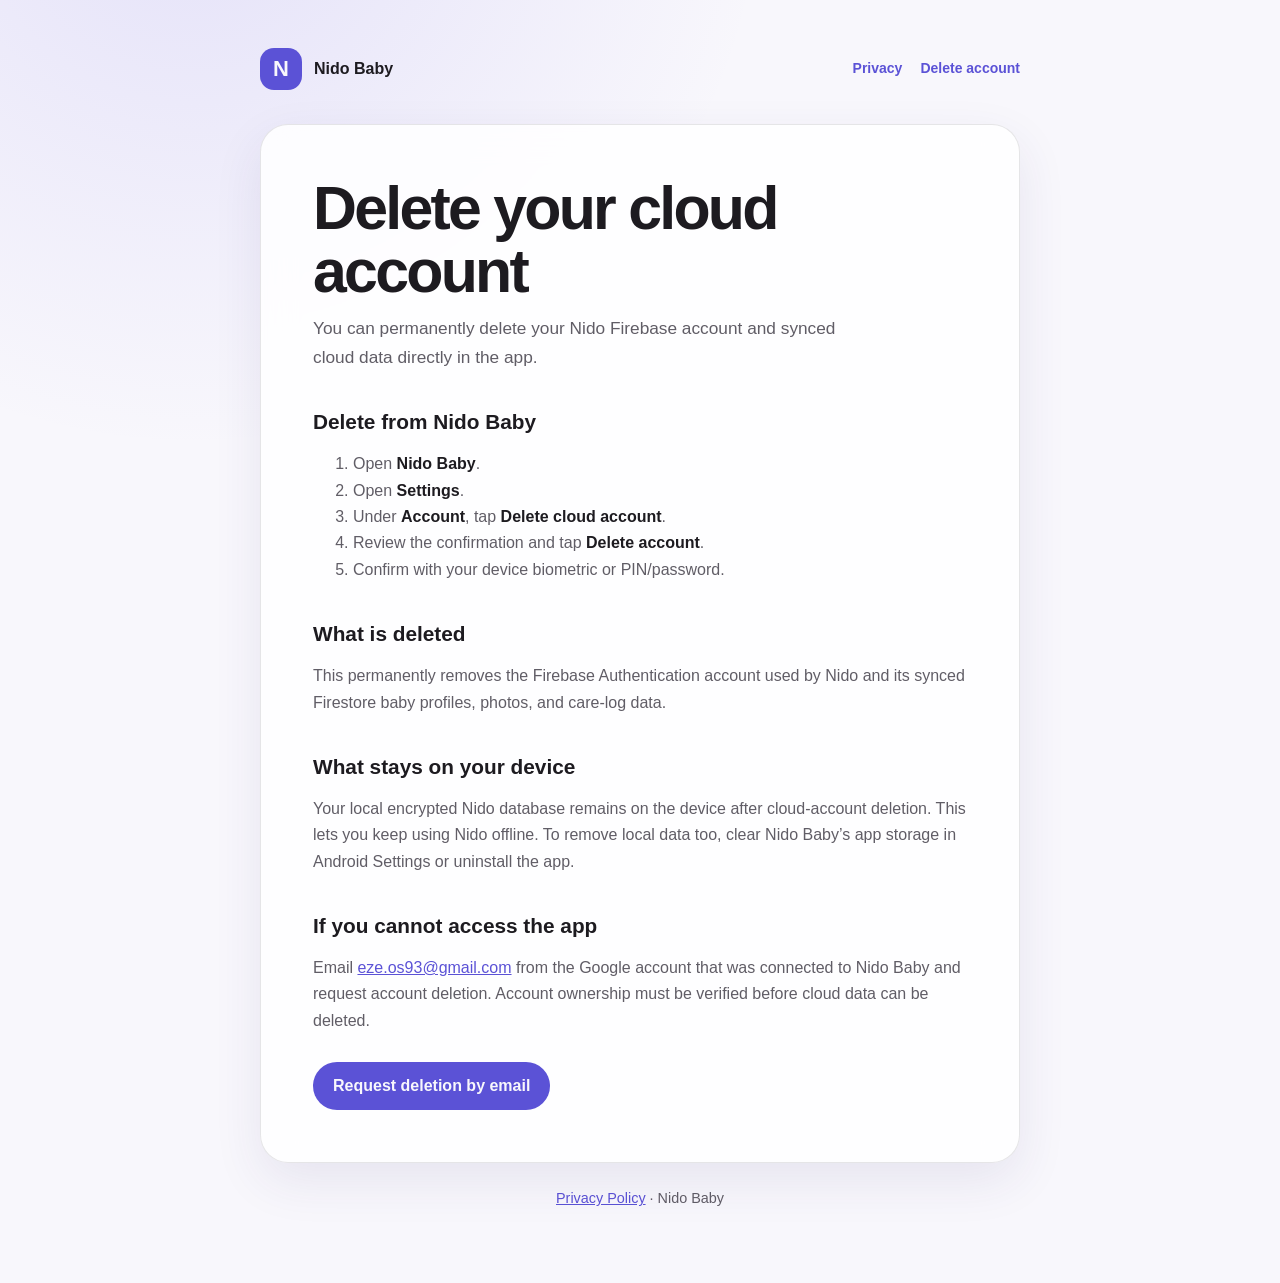
==== delete-account/index.html @ 634a7b35 "Publish Nido Baby privacy and deletion pages" ====
<!doctype html>
<html lang="en">
<head>
  <meta charset="utf-8">
  <meta name="viewport" content="width=device-width, initial-scale=1">
  <meta name="description" content="How to delete a Nido Baby cloud account and synced data.">
  <title>Delete your account — Nido Baby</title>
  <link rel="stylesheet" href="../styles.css">
</head>
<body>
  <main>
    <nav>
      <a class="brand" href="../"><span class="mark" aria-hidden="true">N</span>Nido Baby</a>
      <div class="links"><a href="../privacy/">Privacy</a><a href="./" aria-current="page">Delete account</a></div>
    </nav>
    <article>
      <h1>Delete your cloud account</h1>
      <p class="lede">You can permanently delete your Nido Firebase account and synced cloud data directly in the app.</p>

      <h2>Delete from Nido Baby</h2>
      <ol>
        <li>Open <strong>Nido Baby</strong>.</li>
        <li>Open <strong>Settings</strong>.</li>
        <li>Under <strong>Account</strong>, tap <strong>Delete cloud account</strong>.</li>
        <li>Review the confirmation and tap <strong>Delete account</strong>.</li>
        <li>Confirm with your device biometric or PIN/password.</li>
      </ol>

      <h2>What is deleted</h2>
      <p>This permanently removes the Firebase Authentication account used by Nido and its synced Firestore baby profiles, photos, and care-log data.</p>

      <h2>What stays on your device</h2>
      <p>Your local encrypted Nido database remains on the device after cloud-account deletion. This lets you keep using Nido offline. To remove local data too, clear Nido Baby’s app storage in Android Settings or uninstall the app.</p>

      <h2>If you cannot access the app</h2>
      <p>Email <a href="mailto:eze.os93@gmail.com">eze.os93@gmail.com</a> from the Google account that was connected to Nido Baby and request account deletion. Account ownership must be verified before cloud data can be deleted.</p>

      <div class="actions"><a class="button" href="mailto:eze.os93@gmail.com?subject=Nido%20Baby%20account%20deletion">Request deletion by email</a></div>
    </article>
    <footer><a href="../privacy/">Privacy Policy</a> · Nido Baby</footer>
  </main>
</body>
</html>
---- styles.css ----
:root {
  color-scheme: light dark;
  --bg: #f8f7fc;
  --surface: rgba(255, 255, 255, 0.86);
  --text: #1d1b20;
  --muted: #605d66;
  --primary: #5b52d6;
  --primary-soft: #ebe9ff;
  --border: rgba(52, 49, 61, 0.12);
  --shadow: 0 18px 50px rgba(52, 43, 109, 0.09);
}

@media (prefers-color-scheme: dark) {
  :root {
    --bg: #111014;
    --surface: rgba(31, 29, 35, 0.92);
    --text: #f0edf4;
    --muted: #c9c4ce;
    --primary: #c3bdff;
    --primary-soft: #292544;
    --border: rgba(239, 235, 244, 0.11);
    --shadow: none;
  }
}

* { box-sizing: border-box; }

body {
  margin: 0;
  background:
    radial-gradient(circle at 15% -10%, rgba(114, 101, 230, 0.15), transparent 36rem),
    var(--bg);
  color: var(--text);
  font: 16px/1.65 -apple-system, BlinkMacSystemFont, "Segoe UI", sans-serif;
}

main {
  width: min(760px, calc(100% - 32px));
  margin: 0 auto;
  padding: 48px 0 72px;
}

nav {
  display: flex;
  align-items: center;
  justify-content: space-between;
  gap: 20px;
  margin-bottom: 34px;
}

.brand {
  display: flex;
  align-items: center;
  gap: 12px;
  color: var(--text);
  font-weight: 750;
  text-decoration: none;
}

.mark {
  display: grid;
  width: 42px;
  height: 42px;
  place-items: center;
  border-radius: 14px;
  background: var(--primary);
  color: var(--bg);
  font-size: 22px;
}

nav .links { display: flex; gap: 18px; }
a { color: var(--primary); }
nav .links a { font-size: 14px; font-weight: 650; text-decoration: none; }

article, .hero {
  border: 1px solid var(--border);
  border-radius: 28px;
  background: var(--surface);
  box-shadow: var(--shadow);
  backdrop-filter: blur(16px);
}

article { padding: clamp(24px, 6vw, 52px); }
.hero { padding: clamp(30px, 7vw, 64px); }

h1 {
  max-width: 18ch;
  margin: 0 0 12px;
  font-size: clamp(2.1rem, 8vw, 3.8rem);
  line-height: 1.03;
  letter-spacing: -0.045em;
}

h2 { margin: 38px 0 8px; font-size: 1.3rem; line-height: 1.25; }
p, li { color: var(--muted); }
.lede { max-width: 56ch; margin: 0; font-size: 1.08rem; }
.meta { margin: 0 0 28px; color: var(--muted); font-size: 0.92rem; }
strong { color: var(--text); }

.actions { display: flex; flex-wrap: wrap; gap: 12px; margin-top: 28px; }
.button {
  display: inline-flex;
  min-height: 48px;
  align-items: center;
  padding: 0 20px;
  border-radius: 999px;
  background: var(--primary);
  color: var(--bg);
  font-weight: 720;
  text-decoration: none;
}
.button.secondary { background: var(--primary-soft); color: var(--primary); }

footer { margin-top: 24px; color: var(--muted); font-size: 0.9rem; text-align: center; }

@media (max-width: 560px) {
  main { padding-top: 24px; }
  nav { align-items: flex-start; }
  nav .links { flex-direction: column; gap: 4px; text-align: right; }
  article { border-radius: 22px; }
}
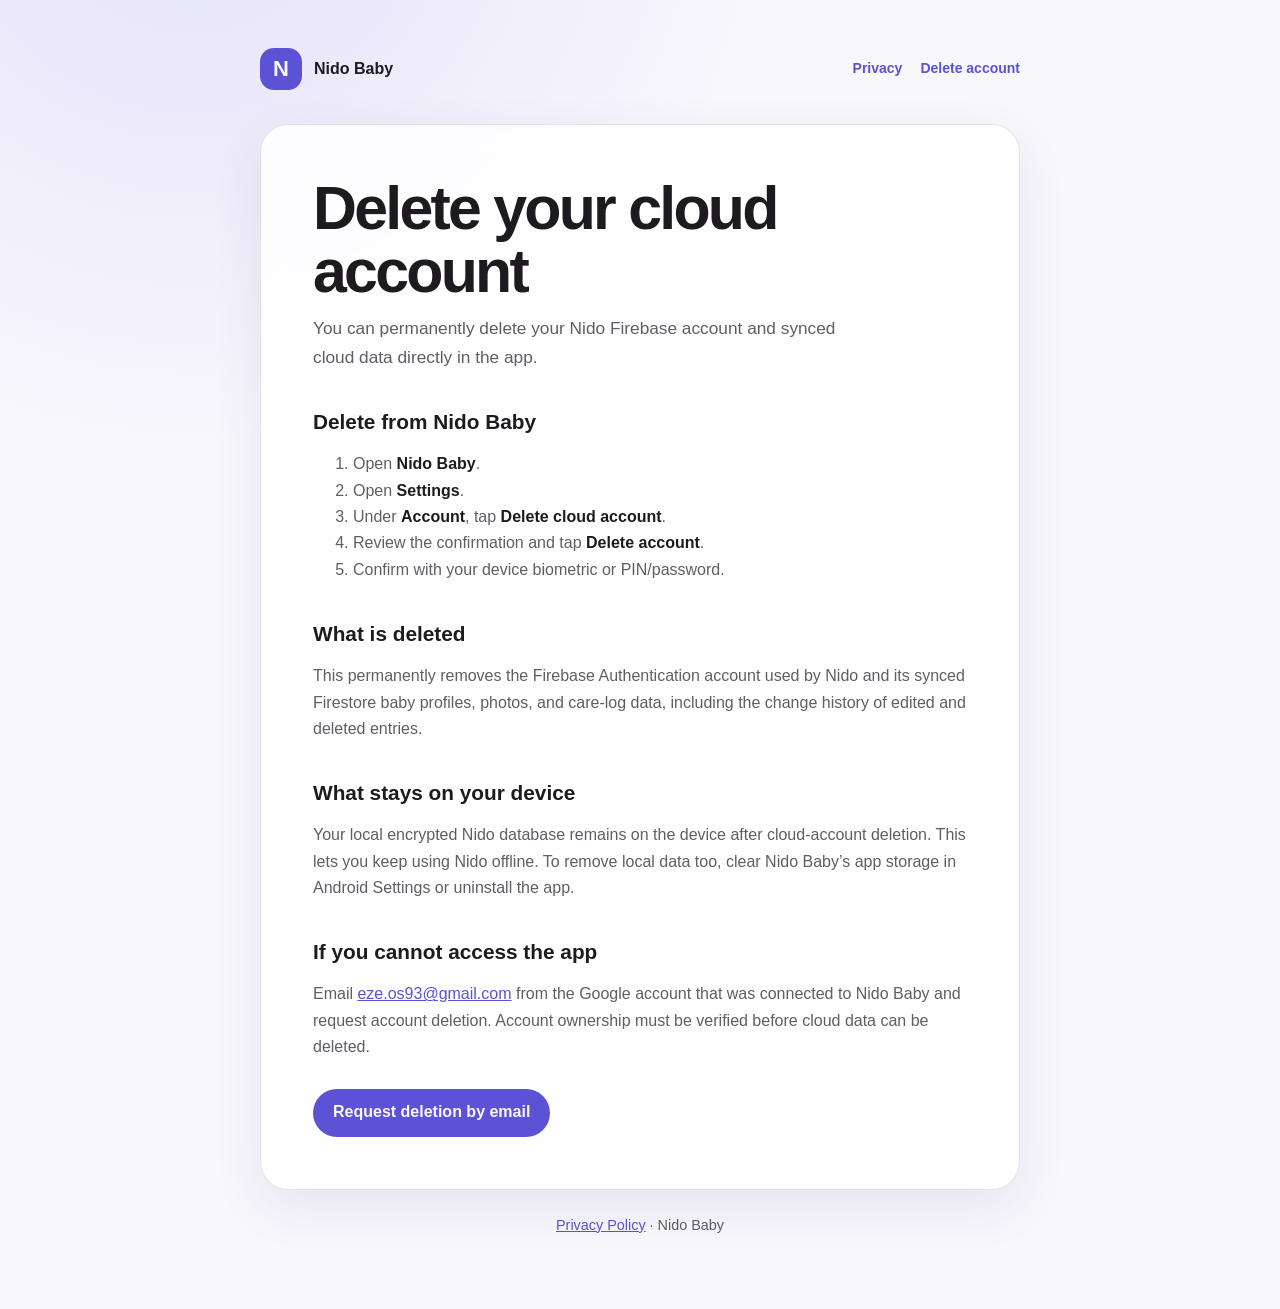
==== commit f2f41006: "Update privacy policy (effective September 23, 2026) Lists every synced field, explains that deleted" ====
--- a/delete-account/index.html
+++ b/delete-account/index.html
@@ -27,7 +27,7 @@
       </ol>
 
       <h2>What is deleted</h2>
-      <p>This permanently removes the Firebase Authentication account used by Nido and its synced Firestore baby profiles, photos, and care-log data.</p>
+      <p>This permanently removes the Firebase Authentication account used by Nido and its synced Firestore baby profiles, photos, and care-log data, including the change history of edited and deleted entries.</p>
 
       <h2>What stays on your device</h2>
       <p>Your local encrypted Nido database remains on the device after cloud-account deletion. This lets you keep using Nido offline. To remove local data too, clear Nido Baby’s app storage in Android Settings or uninstall the app.</p>
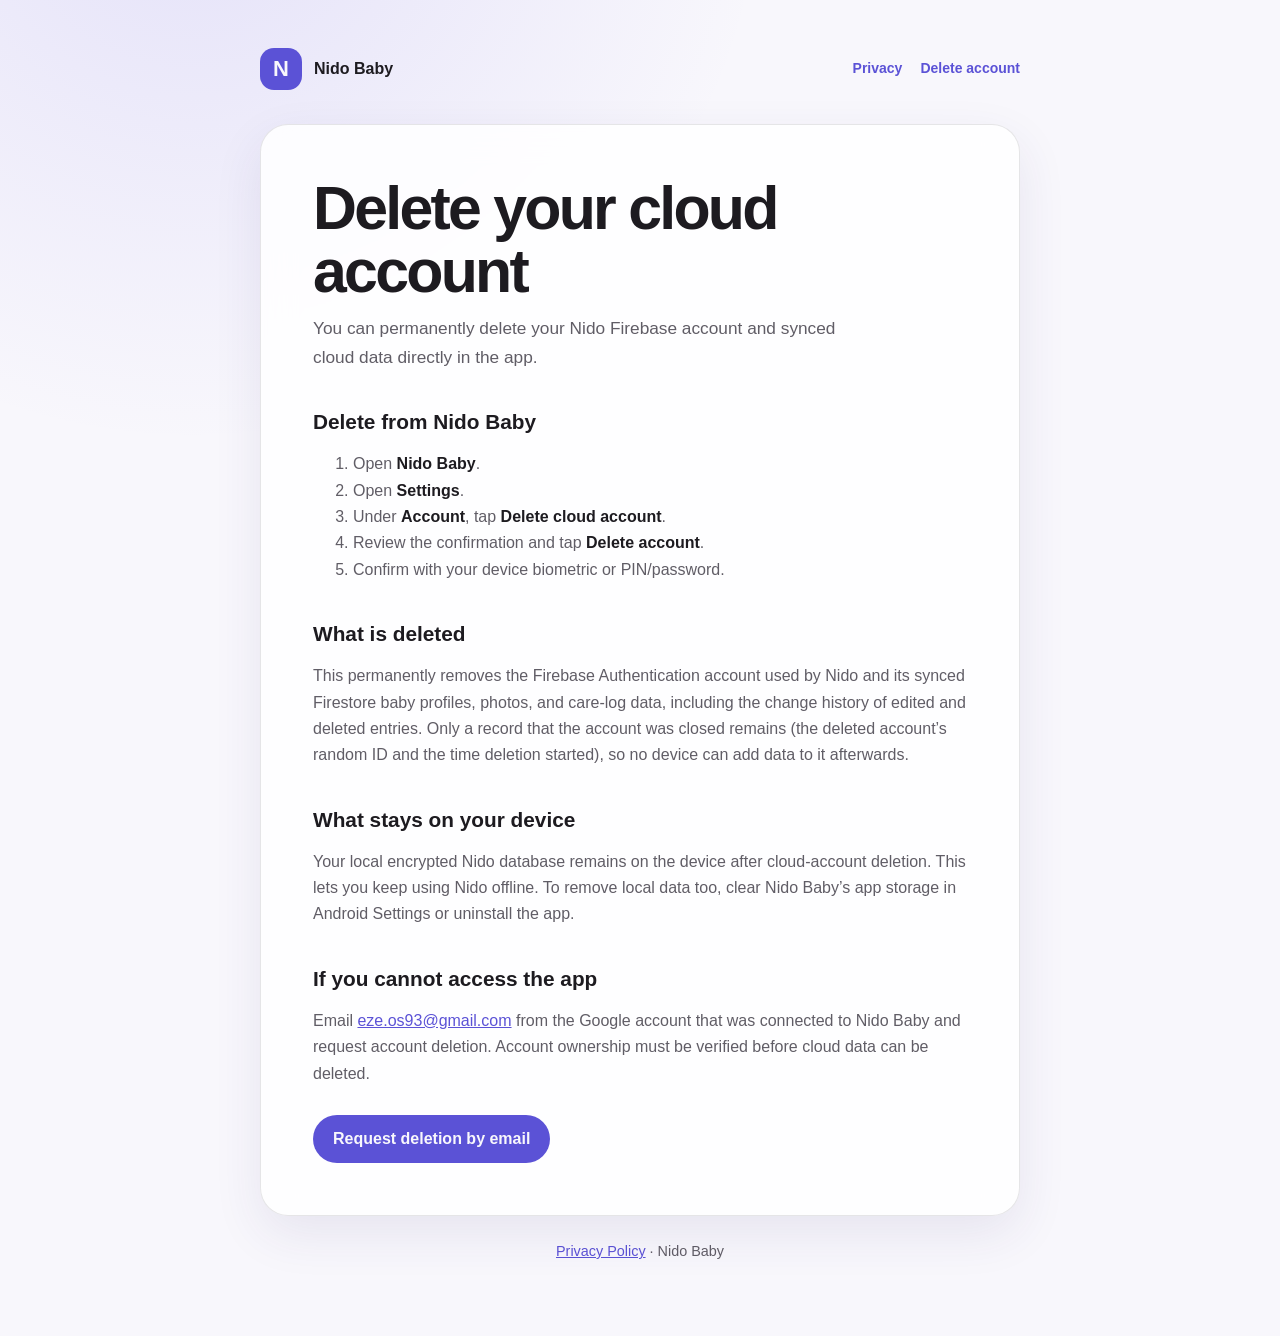
==== commit ecfa34b2: "Privacy policy: effective September 24, 2026 JSON backups hold each entry's latest version, not the " ====
--- a/delete-account/index.html
+++ b/delete-account/index.html
@@ -27,7 +27,7 @@
       </ol>
 
       <h2>What is deleted</h2>
-      <p>This permanently removes the Firebase Authentication account used by Nido and its synced Firestore baby profiles, photos, and care-log data, including the change history of edited and deleted entries.</p>
+      <p>This permanently removes the Firebase Authentication account used by Nido and its synced Firestore baby profiles, photos, and care-log data, including the change history of edited and deleted entries. Only a record that the account was closed remains (the deleted account’s random ID and the time deletion started), so no device can add data to it afterwards.</p>
 
       <h2>What stays on your device</h2>
       <p>Your local encrypted Nido database remains on the device after cloud-account deletion. This lets you keep using Nido offline. To remove local data too, clear Nido Baby’s app storage in Android Settings or uninstall the app.</p>
